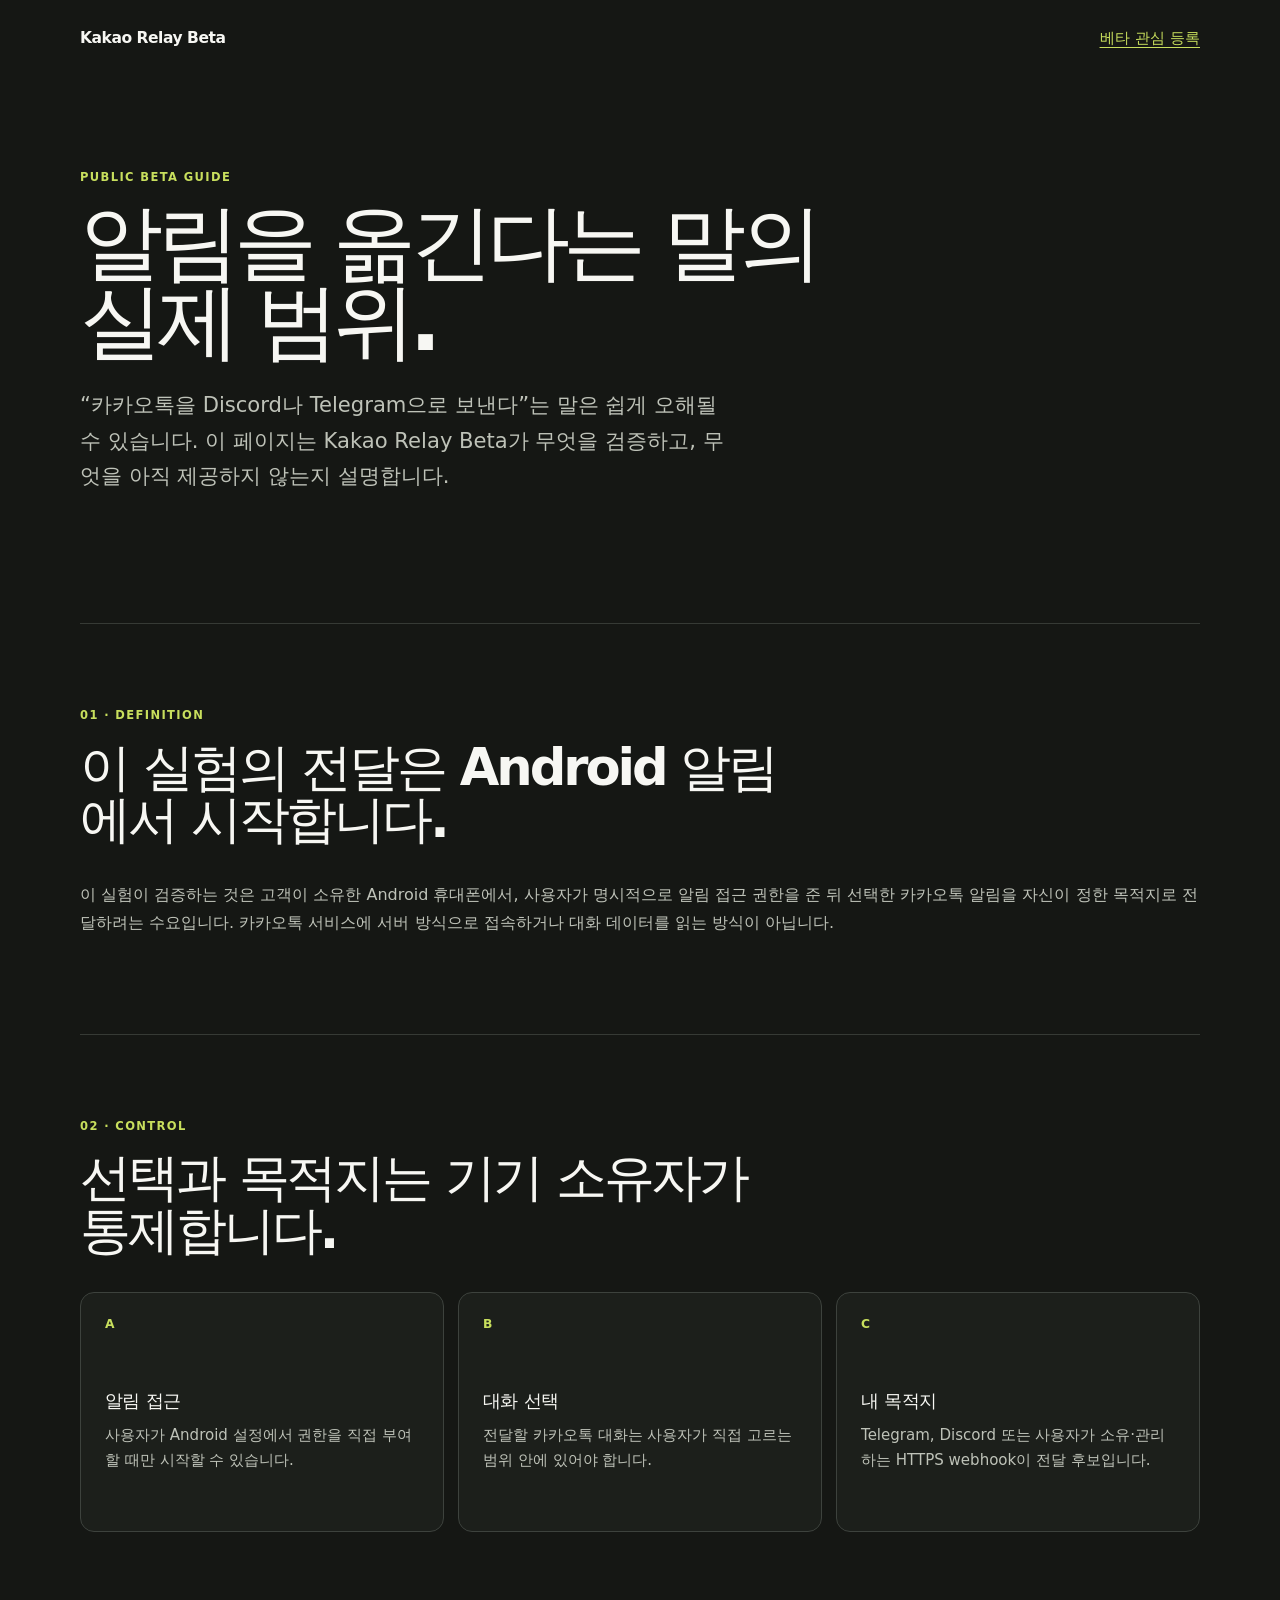
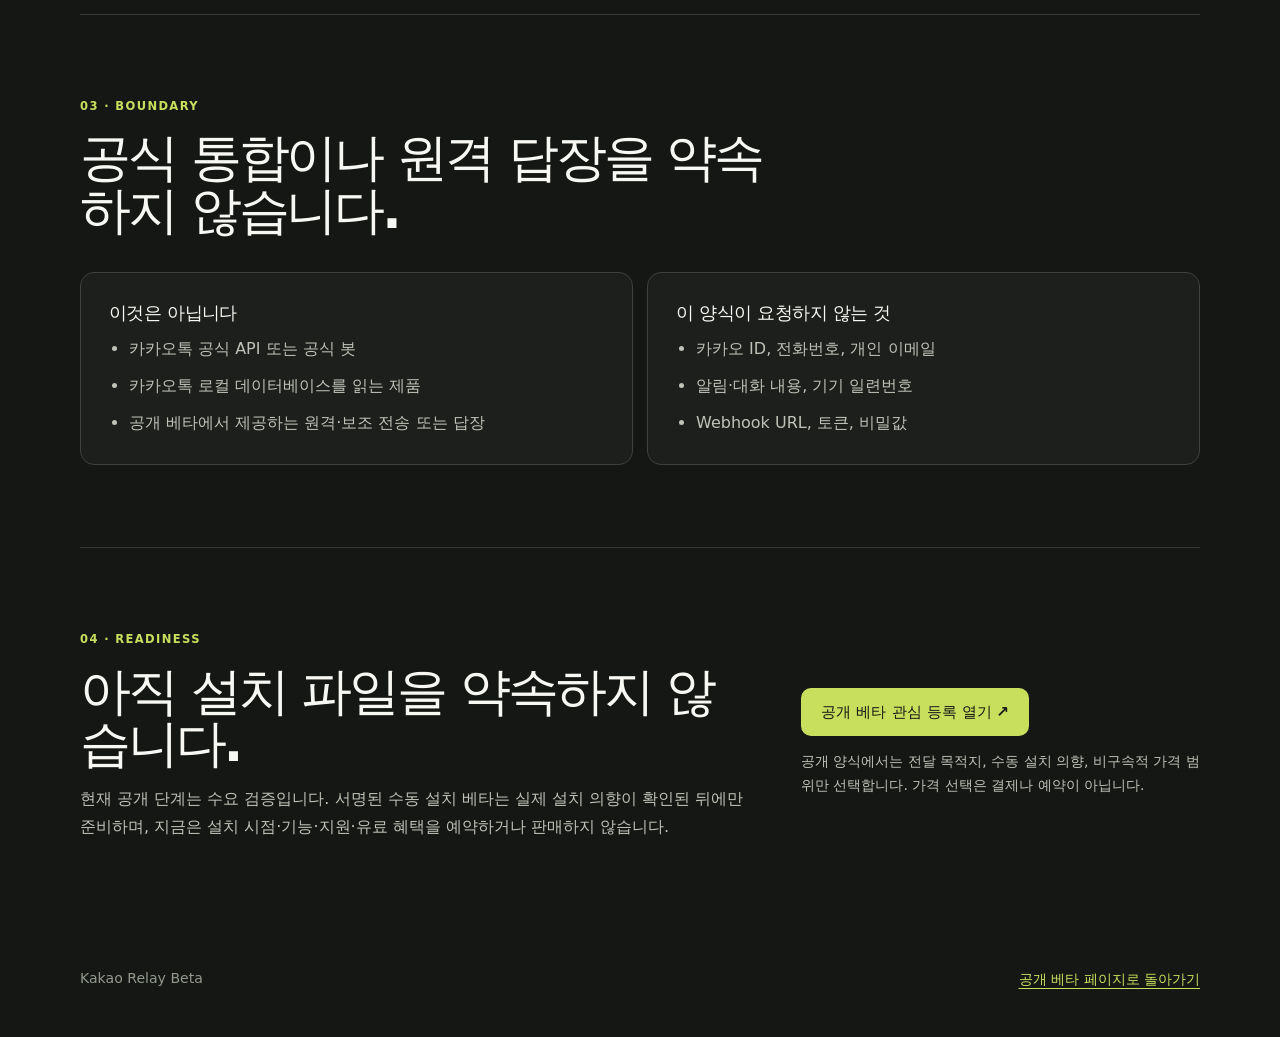
==== site/guide.html @ 3b5ebb12 "feat: add Korean public beta boundary guide" ====
<!doctype html>
<html lang="ko">
  <head>
    <meta charset="UTF-8" />
    <meta name="viewport" content="width=device-width, initial-scale=1" />
    <meta name="description" content="Kakao Relay Beta가 검증하는 Android 알림 전달의 범위와 아직 제공하지 않는 기능을 설명합니다." />
    <meta name="robots" content="index,follow" />
    <meta property="og:title" content="Kakao Relay Beta 가이드 | 알림 전달의 범위" />
    <meta property="og:description" content="공식 API나 원격 답장이 아닌, 고객 소유 Android 기기의 알림 전달 수요 실험을 설명합니다." />
    <meta property="og:type" content="article" />
    <meta property="og:url" content="https://statpan.github.io/kakao-relay-beta/guide.html" />
    <title>Kakao Relay Beta 가이드 | 알림 전달의 범위</title>
    <link rel="canonical" href="https://statpan.github.io/kakao-relay-beta/guide.html" />
    <link rel="stylesheet" href="./styles.css" />
  </head>
  <body>
    <a class="skip-link" href="#main">본문으로 건너뛰기</a>
    <header class="site-header">
      <a class="wordmark" href="./" aria-label="Kakao Relay Beta 홈">Kakao Relay Beta</a>
      <a class="text-link" href="https://github.com/StatPan/kakao-relay-beta/issues/new?template=beta-interest.yml">베타 관심 등록</a>
    </header>

    <main id="main">
      <section class="hero" aria-labelledby="guide-title">
        <p class="eyebrow">PUBLIC BETA GUIDE</p>
        <h1 id="guide-title">알림을 옮긴다는 말의<br />실제 범위.</h1>
        <p class="hero-copy">“카카오톡을 Discord나 Telegram으로 보낸다”는 말은 쉽게 오해될 수 있습니다. 이 페이지는 Kakao Relay Beta가 무엇을 검증하고, 무엇을 아직 제공하지 않는지 설명합니다.</p>
      </section>

      <section class="section" aria-labelledby="definition-title">
        <div class="section-heading">
          <p class="eyebrow">01 · DEFINITION</p>
          <h2 id="definition-title">이 실험의 전달은 Android 알림에서 시작합니다.</h2>
        </div>
        <p>이 실험이 검증하는 것은 고객이 소유한 Android 휴대폰에서, 사용자가 명시적으로 알림 접근 권한을 준 뒤 선택한 카카오톡 알림을 자신이 정한 목적지로 전달하려는 수요입니다. 카카오톡 서비스에 서버 방식으로 접속하거나 대화 데이터를 읽는 방식이 아닙니다.</p>
      </section>

      <section class="section" aria-labelledby="control-title">
        <div class="section-heading">
          <p class="eyebrow">02 · CONTROL</p>
          <h2 id="control-title">선택과 목적지는 기기 소유자가 통제합니다.</h2>
        </div>
        <div class="card-grid">
          <article class="card">
            <span class="card-number" aria-hidden="true">A</span>
            <h3>알림 접근</h3>
            <p>사용자가 Android 설정에서 권한을 직접 부여할 때만 시작할 수 있습니다.</p>
          </article>
          <article class="card">
            <span class="card-number" aria-hidden="true">B</span>
            <h3>대화 선택</h3>
            <p>전달할 카카오톡 대화는 사용자가 직접 고르는 범위 안에 있어야 합니다.</p>
          </article>
          <article class="card">
            <span class="card-number" aria-hidden="true">C</span>
            <h3>내 목적지</h3>
            <p>Telegram, Discord 또는 사용자가 소유·관리하는 HTTPS webhook이 전달 후보입니다.</p>
          </article>
        </div>
      </section>

      <section class="section boundary" aria-labelledby="not-title">
        <div class="section-heading">
          <p class="eyebrow">03 · BOUNDARY</p>
          <h2 id="not-title">공식 통합이나 원격 답장을 약속하지 않습니다.</h2>
        </div>
        <div class="boundary-grid">
          <article>
            <h3>이것은 아닙니다</h3>
            <ul>
              <li>카카오톡 공식 API 또는 공식 봇</li>
              <li>카카오톡 로컬 데이터베이스를 읽는 제품</li>
              <li>공개 베타에서 제공하는 원격·보조 전송 또는 답장</li>
            </ul>
          </article>
          <article>
            <h3>이 양식이 요청하지 않는 것</h3>
            <ul>
              <li>카카오 ID, 전화번호, 개인 이메일</li>
              <li>알림·대화 내용, 기기 일련번호</li>
              <li>Webhook URL, 토큰, 비밀값</li>
            </ul>
          </article>
        </div>
      </section>

      <section class="section beta" aria-labelledby="readiness-title">
        <div>
          <p class="eyebrow">04 · READINESS</p>
          <h2 id="readiness-title">아직 설치 파일을 약속하지 않습니다.</h2>
          <p>현재 공개 단계는 수요 검증입니다. 서명된 수동 설치 베타는 실제 설치 의향이 확인된 뒤에만 준비하며, 지금은 설치 시점·기능·지원·유료 혜택을 예약하거나 판매하지 않습니다.</p>
        </div>
        <div class="beta-actions">
          <a class="button button-primary" href="https://github.com/StatPan/kakao-relay-beta/issues/new?template=beta-interest.yml">공개 베타 관심 등록 열기<span aria-hidden="true"> ↗</span></a>
          <p>공개 양식에서는 전달 목적지, 수동 설치 의향, 비구속적 가격 범위만 선택합니다. 가격 선택은 결제나 예약이 아닙니다.</p>
        </div>
      </section>
    </main>

    <footer>
      <span>Kakao Relay Beta</span>
      <a href="./">공개 베타 페이지로 돌아가기</a>
    </footer>
  </body>
</html>
---- site/styles.css ----
:root { color: #f7f7f3; background: #151714; font-family: Inter, ui-sans-serif, system-ui, -apple-system, BlinkMacSystemFont, "Segoe UI", sans-serif; font-synthesis: none; }
* { box-sizing: border-box; }
html { scroll-behavior: smooth; }
body { margin: 0; min-width: 320px; }
a { color: inherit; }
.skip-link { position: fixed; top: 12px; left: 12px; z-index: 10; padding: 10px 14px; background: #f7f7f3; color: #151714; border-radius: 8px; transform: translateY(-160%); }
.skip-link:focus { transform: translateY(0); }
.site-header, main, footer { width: min(1120px, calc(100% - 48px)); margin: 0 auto; }
.site-header { min-height: 76px; display: flex; align-items: center; justify-content: space-between; }
.wordmark { font-size: 0.97rem; font-weight: 760; letter-spacing: -0.03em; text-decoration: none; }
.text-link { color: #c8df5d; font-size: 0.94rem; font-weight: 700; text-underline-offset: 4px; }
.hero { padding: 92px 0 108px; max-width: 980px; }
.eyebrow { margin: 0 0 15px; color: #c8df5d; font-size: 0.72rem; font-weight: 780; letter-spacing: 0.12em; }
h1, h2, h3, p { margin-top: 0; }
h1 { margin-bottom: 26px; font-size: clamp(2.8rem, 7vw, 5.2rem); line-height: 0.95; letter-spacing: -0.075em; }
h2 { margin-bottom: 16px; font-size: clamp(2rem, 4vw, 3.7rem); line-height: 1.02; letter-spacing: -0.06em; }
h3 { margin-bottom: 10px; font-size: 1.12rem; letter-spacing: -0.03em; }
p, li { color: #bec2b8; font-size: 1rem; line-height: 1.7; }
.hero-copy { max-width: 650px; font-size: clamp(1.05rem, 2vw, 1.32rem); }
.actions { display: flex; flex-wrap: wrap; gap: 10px; margin-top: 32px; }
.button { display: inline-flex; min-height: 48px; align-items: center; justify-content: center; gap: 4px; padding: 0 19px; border: 1px solid transparent; border-radius: 10px; font-size: 0.95rem; font-weight: 760; text-align: center; text-decoration: none; }
.button:focus-visible, .text-link:focus-visible, footer a:focus-visible { outline: 3px solid #c8df5d; outline-offset: 3px; }
.button-primary { background: #c8df5d; color: #151714; }
.button-primary:hover { background: #d7ee6d; }
.button-secondary { border-color: #4d544a; color: #f7f7f3; }
.button-secondary:hover { border-color: #c8df5d; }
.status-note { margin-top: 24px; padding-left: 14px; border-left: 2px solid #c8df5d; font-size: 0.9rem; }
.status-note strong { color: #f7f7f3; }
.section { padding: 82px 0; border-top: 1px solid #363a35; }
.section-heading { max-width: 720px; margin-bottom: 36px; }
.section-heading h2 { margin-bottom: 0; }
.card-grid, .boundary-grid { display: grid; grid-template-columns: repeat(3, 1fr); gap: 14px; }
.card, .boundary-grid article, .support-action { border: 1px solid #3d423d; border-radius: 14px; background: #1c1f1b; }
.card { min-height: 240px; padding: 24px; }
.card-number { display: block; margin-bottom: 58px; color: #c8df5d; font-size: 0.77rem; font-weight: 800; letter-spacing: 0.1em; }
.card p { margin-bottom: 0; font-size: 0.94rem; }
.boundary-grid { grid-template-columns: 1fr 1fr; }
.boundary-grid article { padding: 28px; }
.boundary-grid ul { margin: 0; padding-left: 20px; }
.boundary-grid li + li { margin-top: 10px; }
.beta, .support { display: grid; grid-template-columns: 1.25fr 0.75fr; gap: 56px; align-items: center; }
.beta h2, .support h2 { font-size: clamp(2rem, 4vw, 3.25rem); }
.beta-actions p, .support-action p { margin: 14px 0 0; font-size: 0.87rem; }
.support-action { padding: 25px; }
.support-state { display: block; color: #f7f7f3; font-size: 1.08rem; font-weight: 760; }
.support-action .button { width: 100%; }
footer { display: flex; justify-content: space-between; gap: 18px; padding: 32px 0 48px; color: #93998e; font-size: 0.88rem; }
footer a { color: #c8df5d; text-underline-offset: 4px; }
@media (max-width: 720px) { .site-header, main, footer { width: min(100% - 32px, 1120px); } .site-header { min-height: 64px; } .hero { padding: 60px 0 74px; } .section { padding: 58px 0; } .card-grid, .boundary-grid, .beta, .support { grid-template-columns: 1fr; } .card { min-height: auto; } .card-number { margin-bottom: 36px; } .beta, .support { gap: 22px; } footer { flex-direction: column; padding: 26px 0 36px; } }
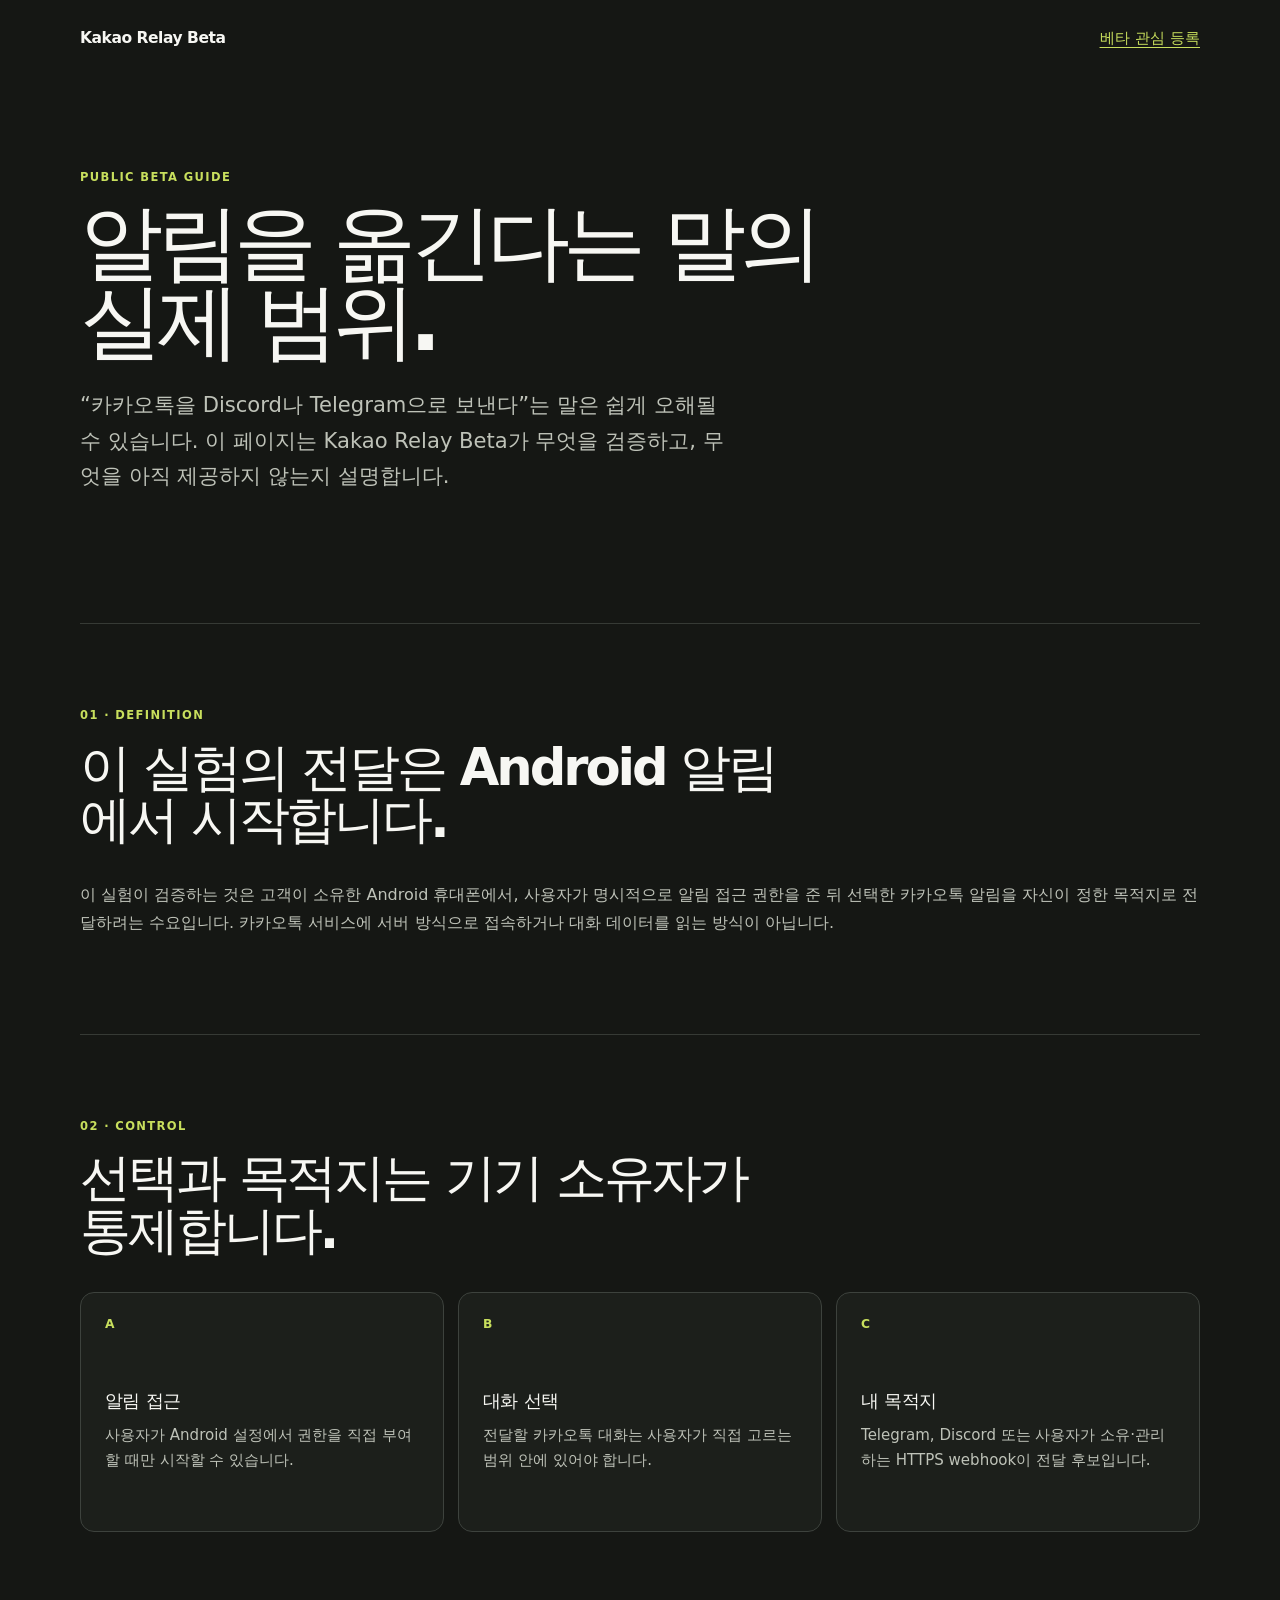
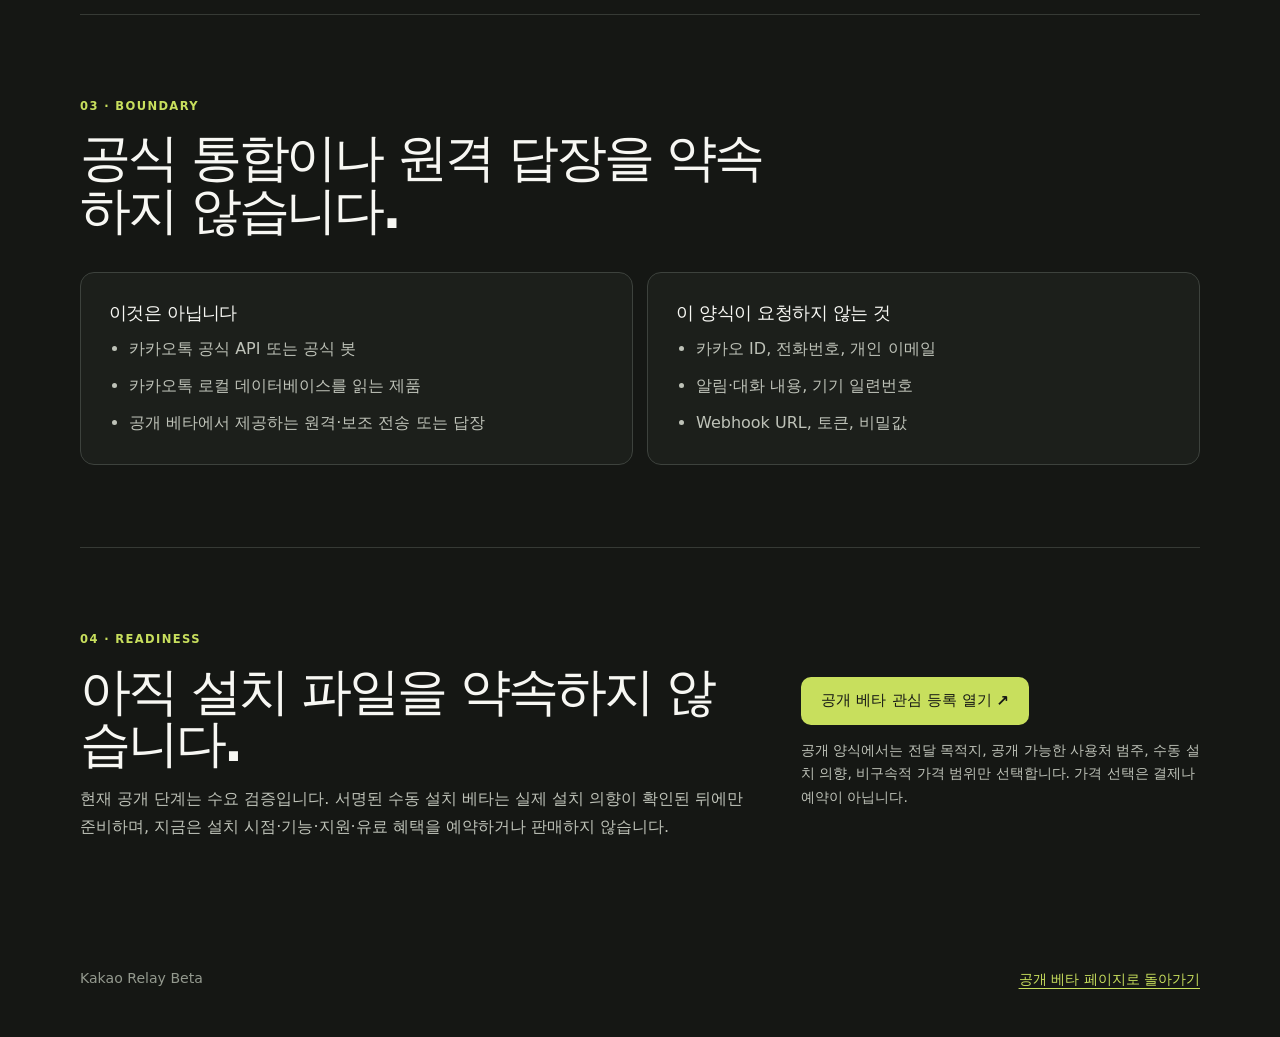
==== commit c71a4448: "feat: capture intended use in beta signals" ====
--- a/site/guide.html
+++ b/site/guide.html
@@ -92,7 +92,7 @@
         </div>
         <div class="beta-actions">
           <a class="button button-primary" href="https://github.com/StatPan/kakao-relay-beta/issues/new?template=beta-interest.yml">공개 베타 관심 등록 열기<span aria-hidden="true"> ↗</span></a>
-          <p>공개 양식에서는 전달 목적지, 수동 설치 의향, 비구속적 가격 범위만 선택합니다. 가격 선택은 결제나 예약이 아닙니다.</p>
+          <p>공개 양식에서는 전달 목적지, 공개 가능한 사용처 범주, 수동 설치 의향, 비구속적 가격 범위만 선택합니다. 가격 선택은 결제나 예약이 아닙니다.</p>
         </div>
       </section>
     </main>
--- a/site/styles.css
+++ b/site/styles.css
@@ -34,6 +34,15 @@
 .card { min-height: 240px; padding: 24px; }
 .card-number { display: block; margin-bottom: 58px; color: #c8df5d; font-size: 0.77rem; font-weight: 800; letter-spacing: 0.1em; }
 .card p { margin-bottom: 0; font-size: 0.94rem; }
+.preview-shell { border: 1px solid #3d423d; border-radius: 14px; overflow: hidden; background: #1c1f1b; }
+.preview-tabs { display: flex; flex-wrap: wrap; gap: 8px; padding: 14px; border-bottom: 1px solid #3d423d; }
+.preview-tab { min-height: 40px; padding: 0 13px; border: 1px solid #4d544a; border-radius: 8px; background: transparent; color: #bec2b8; font: inherit; font-size: 0.9rem; font-weight: 720; cursor: pointer; }
+.preview-tab[aria-pressed="true"] { border-color: #c8df5d; background: #c8df5d; color: #151714; }
+.preview-tab:focus-visible { outline: 3px solid #c8df5d; outline-offset: 3px; }
+.preview-output { min-height: 210px; padding: 24px; }
+.preview-label { margin-bottom: 12px; color: #f7f7f3; font-size: 0.94rem; font-weight: 760; }
+.preview-output pre { margin: 0; padding: 18px; overflow-x: auto; border-radius: 9px; background: #151714; color: #d8e4b6; font: 0.88rem/1.65 ui-monospace, SFMono-Regular, Menlo, Consolas, monospace; white-space: pre-wrap; }
+.preview-note { margin: 0; padding: 0 24px 24px; font-size: 0.87rem; }
 .boundary-grid { grid-template-columns: 1fr 1fr; }
 .boundary-grid article { padding: 28px; }
 .boundary-grid ul { margin: 0; padding-left: 20px; }
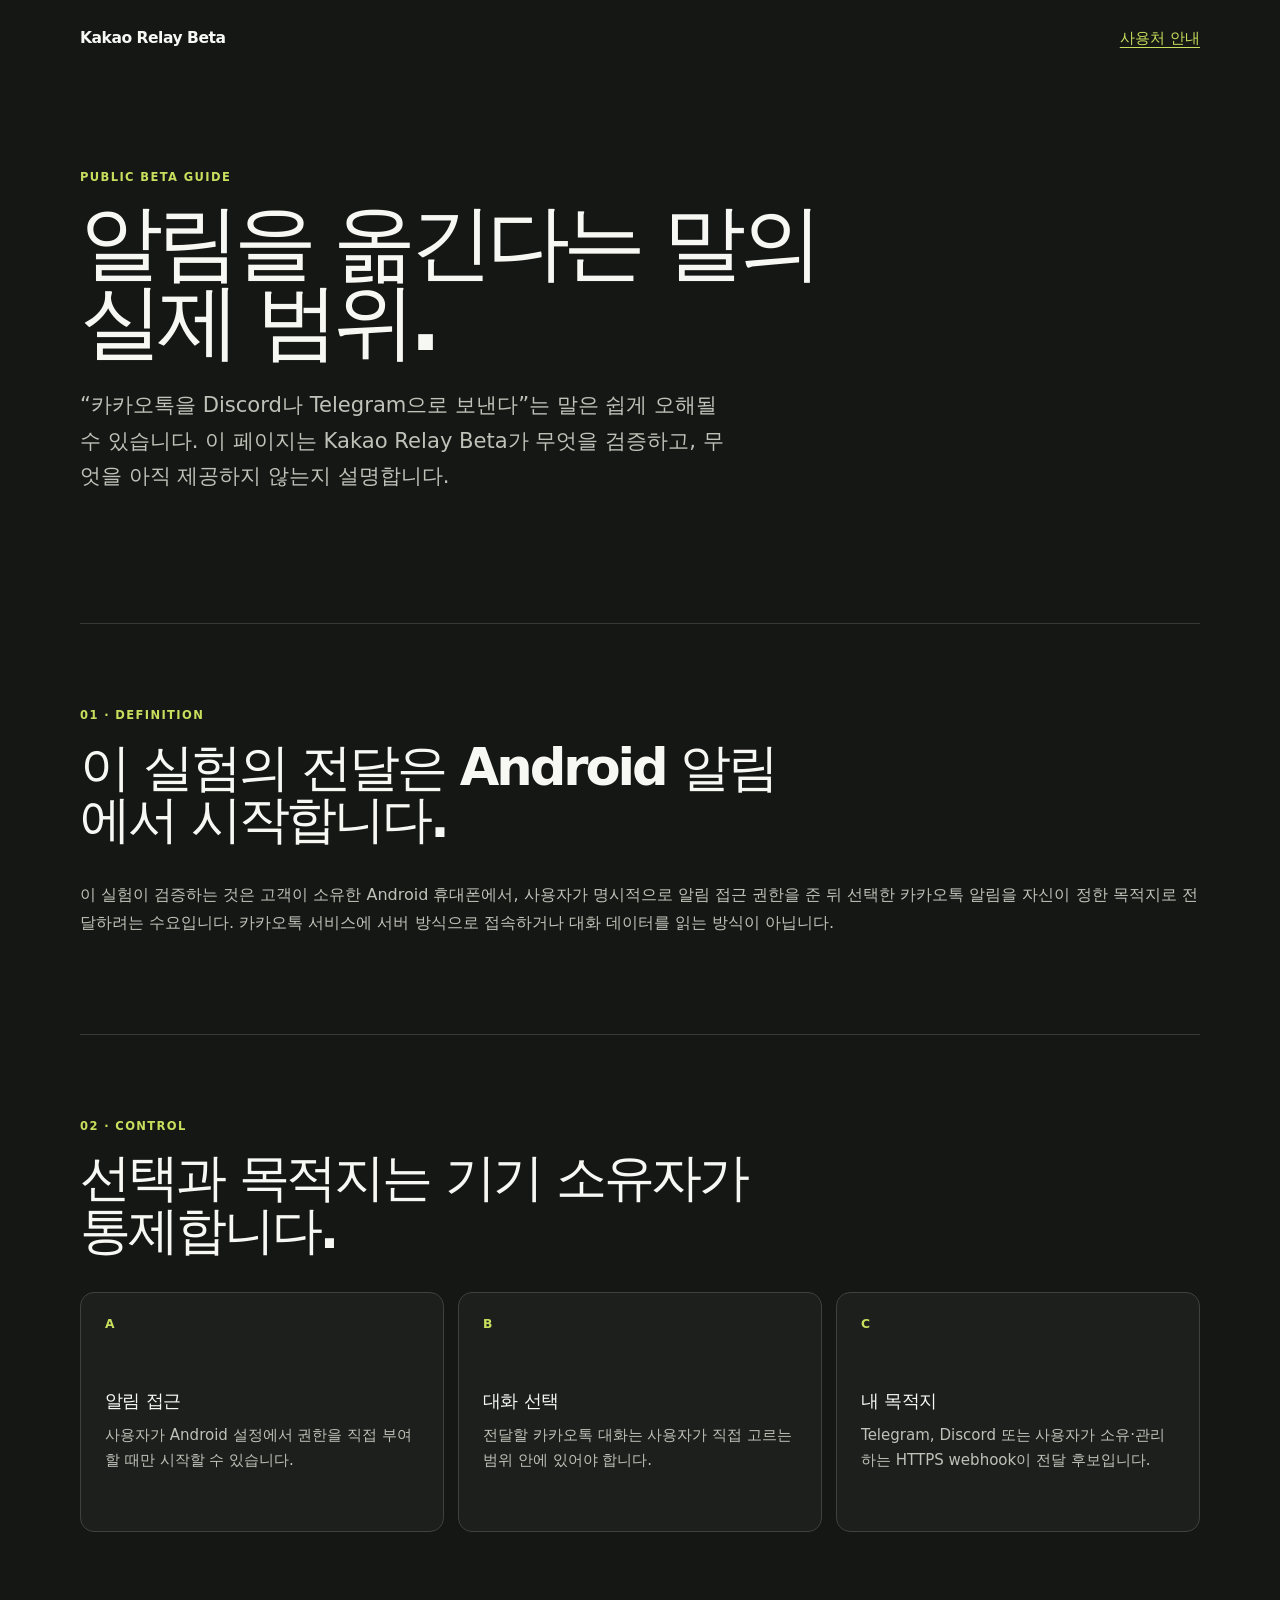
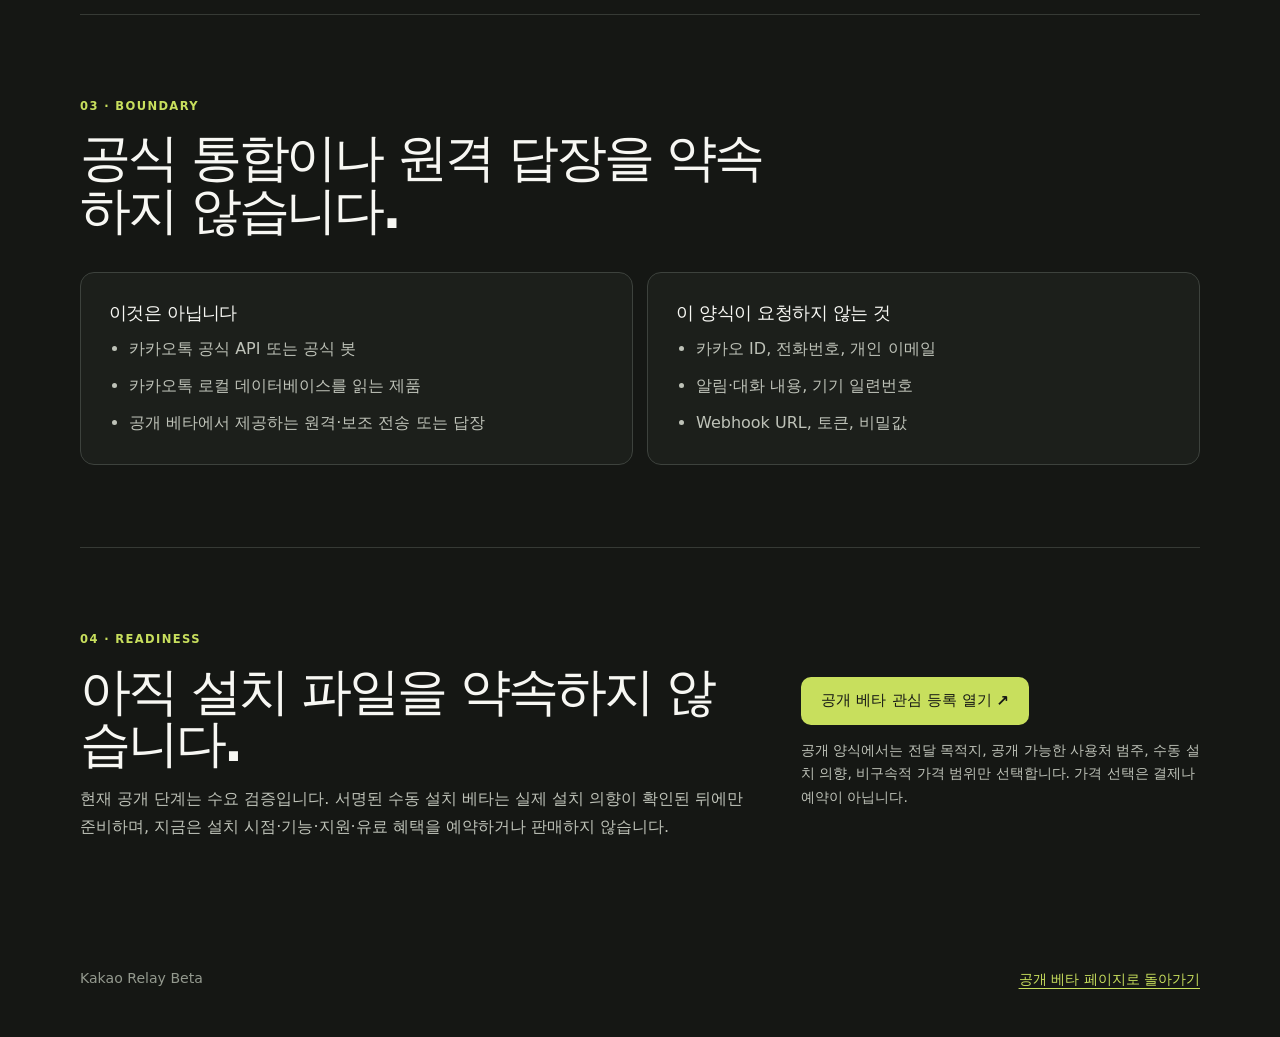
==== commit 2e42d7ff: "docs: add bounded Relay Beta use-case guide" ====
--- a/site/guide.html
+++ b/site/guide.html
@@ -17,7 +17,7 @@
     <a class="skip-link" href="#main">본문으로 건너뛰기</a>
     <header class="site-header">
       <a class="wordmark" href="./" aria-label="Kakao Relay Beta 홈">Kakao Relay Beta</a>
-      <a class="text-link" href="https://github.com/StatPan/kakao-relay-beta/issues/new?template=beta-interest.yml">베타 관심 등록</a>
+      <a class="text-link" href="./use-cases.html">사용처 안내</a>
     </header>
 
     <main id="main">
--- a/site/styles.css
+++ b/site/styles.css
@@ -55,4 +55,4 @@
 .support-action .button { width: 100%; }
 footer { display: flex; justify-content: space-between; gap: 18px; padding: 32px 0 48px; color: #93998e; font-size: 0.88rem; }
 footer a { color: #c8df5d; text-underline-offset: 4px; }
-@media (max-width: 720px) { .site-header, main, footer { width: min(100% - 32px, 1120px); } .site-header { min-height: 64px; } .hero { padding: 60px 0 74px; } .section { padding: 58px 0; } .card-grid, .boundary-grid, .beta, .support { grid-template-columns: 1fr; } .card { min-height: auto; } .card-number { margin-bottom: 36px; } .beta, .support { gap: 22px; } footer { flex-direction: column; padding: 26px 0 36px; } }
+@media (max-width: 720px) { .site-header, main, footer { width: min(100% - 32px, 1120px); } .site-header { min-height: 64px; } .hero { padding: 60px 0 74px; } .page-use-cases h1 { font-size: 2.35rem; word-break: keep-all; } .section { padding: 58px 0; } .card-grid, .boundary-grid, .beta, .support { grid-template-columns: 1fr; } .card { min-height: auto; } .card-number { margin-bottom: 36px; } .beta, .support { gap: 22px; } footer { flex-direction: column; padding: 26px 0 36px; } }
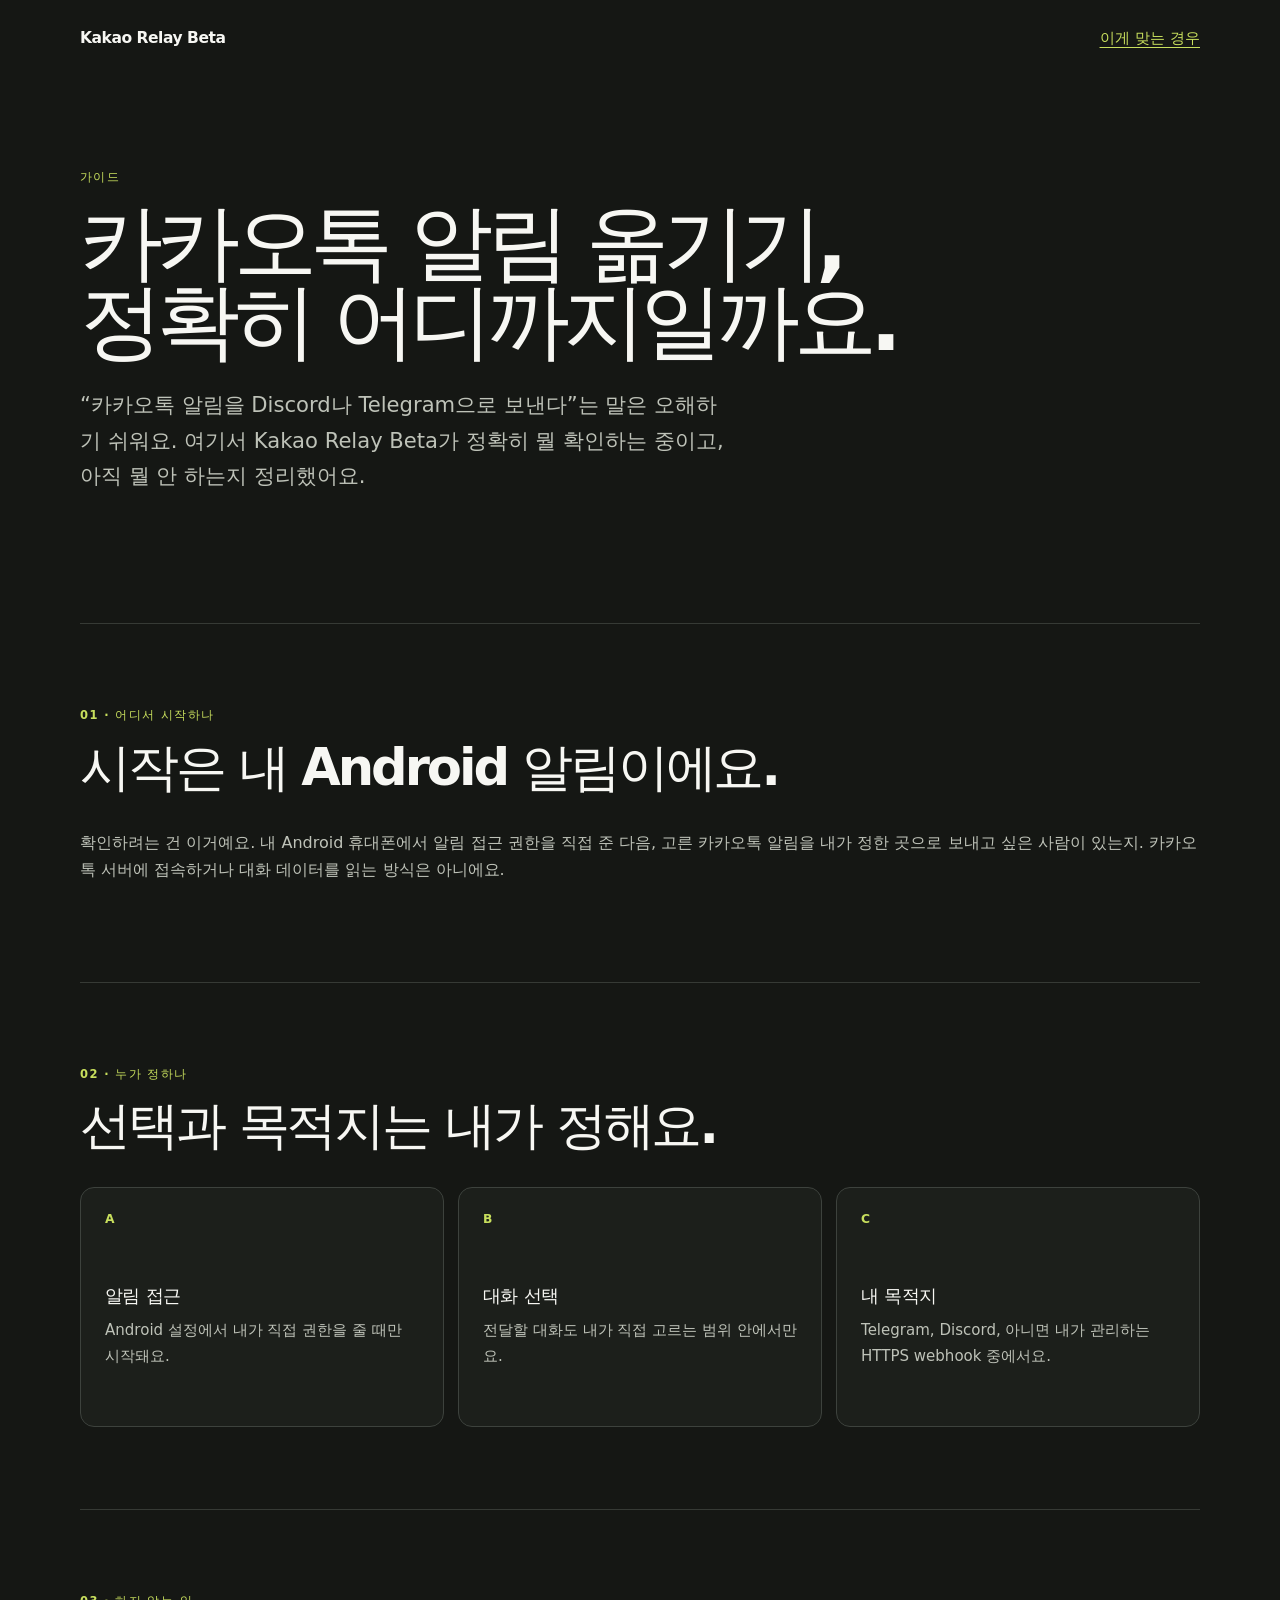
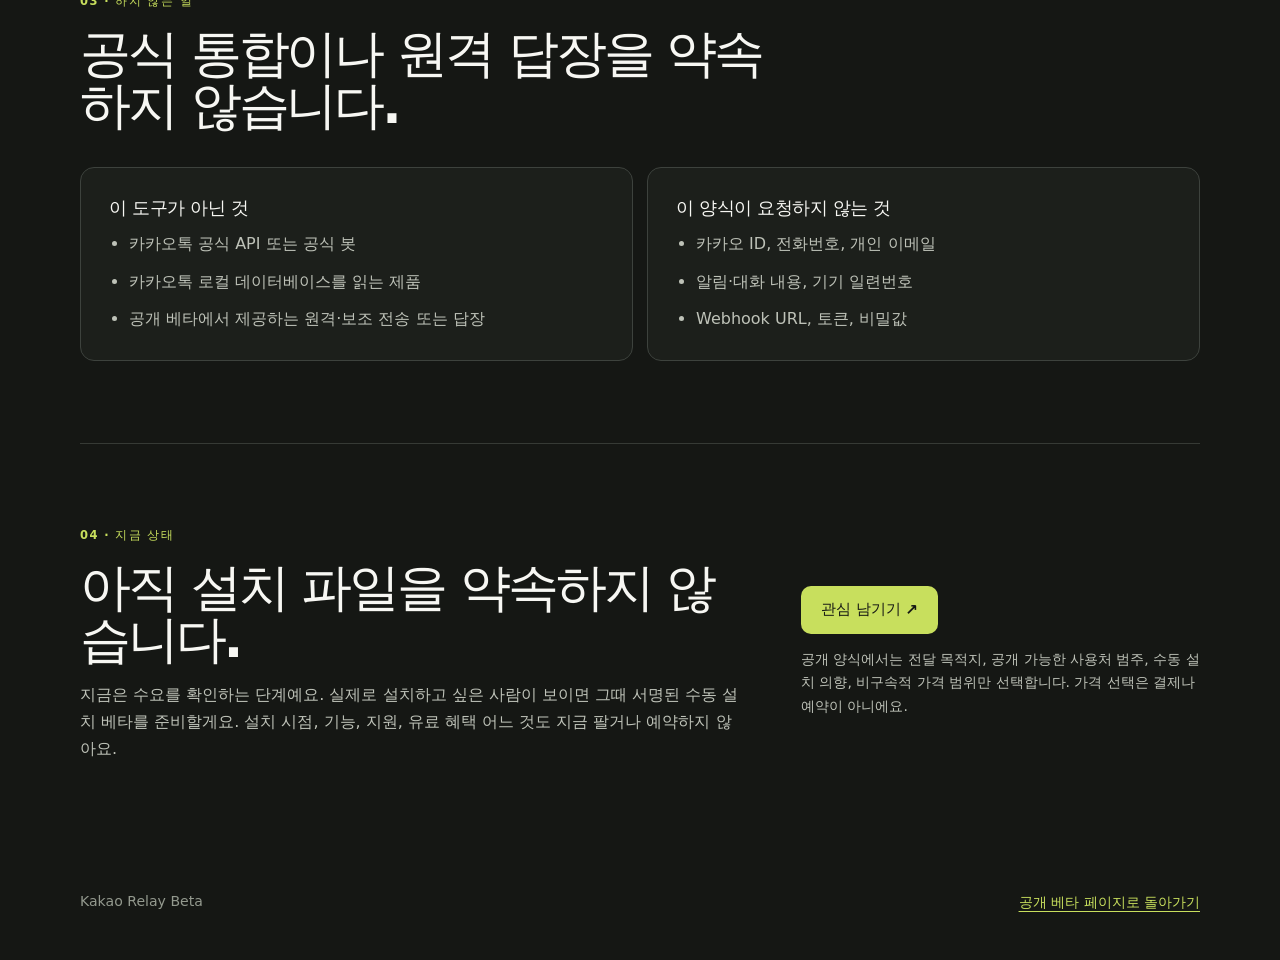
==== commit f3577963: "fix: guide/use-cases 페이지 톤을 index.html과 같은 direct voice로 정리 index.html에서 이미 캐주얼한 1인칭 direct voice로 바" ====
--- a/site/guide.html
+++ b/site/guide.html
@@ -17,56 +17,56 @@
     <a class="skip-link" href="#main">본문으로 건너뛰기</a>
     <header class="site-header">
       <a class="wordmark" href="./" aria-label="Kakao Relay Beta 홈">Kakao Relay Beta</a>
-      <a class="text-link" href="./use-cases.html">사용처 안내</a>
+      <a class="text-link" href="./use-cases.html">이게 맞는 경우</a>
     </header>
 
     <main id="main">
       <section class="hero" aria-labelledby="guide-title">
-        <p class="eyebrow">PUBLIC BETA GUIDE</p>
-        <h1 id="guide-title">알림을 옮긴다는 말의<br />실제 범위.</h1>
-        <p class="hero-copy">“카카오톡을 Discord나 Telegram으로 보낸다”는 말은 쉽게 오해될 수 있습니다. 이 페이지는 Kakao Relay Beta가 무엇을 검증하고, 무엇을 아직 제공하지 않는지 설명합니다.</p>
+        <p class="eyebrow">가이드</p>
+        <h1 id="guide-title">카카오톡 알림 옮기기,<br />정확히 어디까지일까요.</h1>
+        <p class="hero-copy">“카카오톡 알림을 Discord나 Telegram으로 보낸다”는 말은 오해하기 쉬워요. 여기서 Kakao Relay Beta가 정확히 뭘 확인하는 중이고, 아직 뭘 안 하는지 정리했어요.</p>
       </section>
 
       <section class="section" aria-labelledby="definition-title">
         <div class="section-heading">
-          <p class="eyebrow">01 · DEFINITION</p>
-          <h2 id="definition-title">이 실험의 전달은 Android 알림에서 시작합니다.</h2>
+          <p class="eyebrow">01 · 어디서 시작하나</p>
+          <h2 id="definition-title">시작은 내 Android 알림이에요.</h2>
         </div>
-        <p>이 실험이 검증하는 것은 고객이 소유한 Android 휴대폰에서, 사용자가 명시적으로 알림 접근 권한을 준 뒤 선택한 카카오톡 알림을 자신이 정한 목적지로 전달하려는 수요입니다. 카카오톡 서비스에 서버 방식으로 접속하거나 대화 데이터를 읽는 방식이 아닙니다.</p>
+        <p>확인하려는 건 이거예요. 내 Android 휴대폰에서 알림 접근 권한을 직접 준 다음, 고른 카카오톡 알림을 내가 정한 곳으로 보내고 싶은 사람이 있는지. 카카오톡 서버에 접속하거나 대화 데이터를 읽는 방식은 아니에요.</p>
       </section>
 
       <section class="section" aria-labelledby="control-title">
         <div class="section-heading">
-          <p class="eyebrow">02 · CONTROL</p>
-          <h2 id="control-title">선택과 목적지는 기기 소유자가 통제합니다.</h2>
+          <p class="eyebrow">02 · 누가 정하나</p>
+          <h2 id="control-title">선택과 목적지는 내가 정해요.</h2>
         </div>
         <div class="card-grid">
           <article class="card">
             <span class="card-number" aria-hidden="true">A</span>
             <h3>알림 접근</h3>
-            <p>사용자가 Android 설정에서 권한을 직접 부여할 때만 시작할 수 있습니다.</p>
+            <p>Android 설정에서 내가 직접 권한을 줄 때만 시작돼요.</p>
           </article>
           <article class="card">
             <span class="card-number" aria-hidden="true">B</span>
             <h3>대화 선택</h3>
-            <p>전달할 카카오톡 대화는 사용자가 직접 고르는 범위 안에 있어야 합니다.</p>
+            <p>전달할 대화도 내가 직접 고르는 범위 안에서만요.</p>
           </article>
           <article class="card">
             <span class="card-number" aria-hidden="true">C</span>
             <h3>내 목적지</h3>
-            <p>Telegram, Discord 또는 사용자가 소유·관리하는 HTTPS webhook이 전달 후보입니다.</p>
+            <p>Telegram, Discord, 아니면 내가 관리하는 HTTPS webhook 중에서요.</p>
           </article>
         </div>
       </section>
 
       <section class="section boundary" aria-labelledby="not-title">
         <div class="section-heading">
-          <p class="eyebrow">03 · BOUNDARY</p>
+          <p class="eyebrow">03 · 하지 않는 일</p>
           <h2 id="not-title">공식 통합이나 원격 답장을 약속하지 않습니다.</h2>
         </div>
         <div class="boundary-grid">
           <article>
-            <h3>이것은 아닙니다</h3>
+            <h3>이 도구가 아닌 것</h3>
             <ul>
               <li>카카오톡 공식 API 또는 공식 봇</li>
               <li>카카오톡 로컬 데이터베이스를 읽는 제품</li>
@@ -86,13 +86,13 @@
 
       <section class="section beta" aria-labelledby="readiness-title">
         <div>
-          <p class="eyebrow">04 · READINESS</p>
+          <p class="eyebrow">04 · 지금 상태</p>
           <h2 id="readiness-title">아직 설치 파일을 약속하지 않습니다.</h2>
-          <p>현재 공개 단계는 수요 검증입니다. 서명된 수동 설치 베타는 실제 설치 의향이 확인된 뒤에만 준비하며, 지금은 설치 시점·기능·지원·유료 혜택을 예약하거나 판매하지 않습니다.</p>
+          <p>지금은 수요를 확인하는 단계예요. 실제로 설치하고 싶은 사람이 보이면 그때 서명된 수동 설치 베타를 준비할게요. 설치 시점, 기능, 지원, 유료 혜택 어느 것도 지금 팔거나 예약하지 않아요.</p>
         </div>
         <div class="beta-actions">
-          <a class="button button-primary" href="https://github.com/StatPan/kakao-relay-beta/issues/new?template=beta-interest.yml">공개 베타 관심 등록 열기<span aria-hidden="true"> ↗</span></a>
-          <p>공개 양식에서는 전달 목적지, 공개 가능한 사용처 범주, 수동 설치 의향, 비구속적 가격 범위만 선택합니다. 가격 선택은 결제나 예약이 아닙니다.</p>
+          <a class="button button-primary" href="https://github.com/StatPan/kakao-relay-beta/issues/new?template=beta-interest.yml">관심 남기기<span aria-hidden="true"> ↗</span></a>
+          <p>공개 양식에서는 전달 목적지, 공개 가능한 사용처 범주, 수동 설치 의향, 비구속적 가격 범위만 선택합니다. 가격 선택은 결제나 예약이 아니에요.</p>
         </div>
       </section>
     </main>
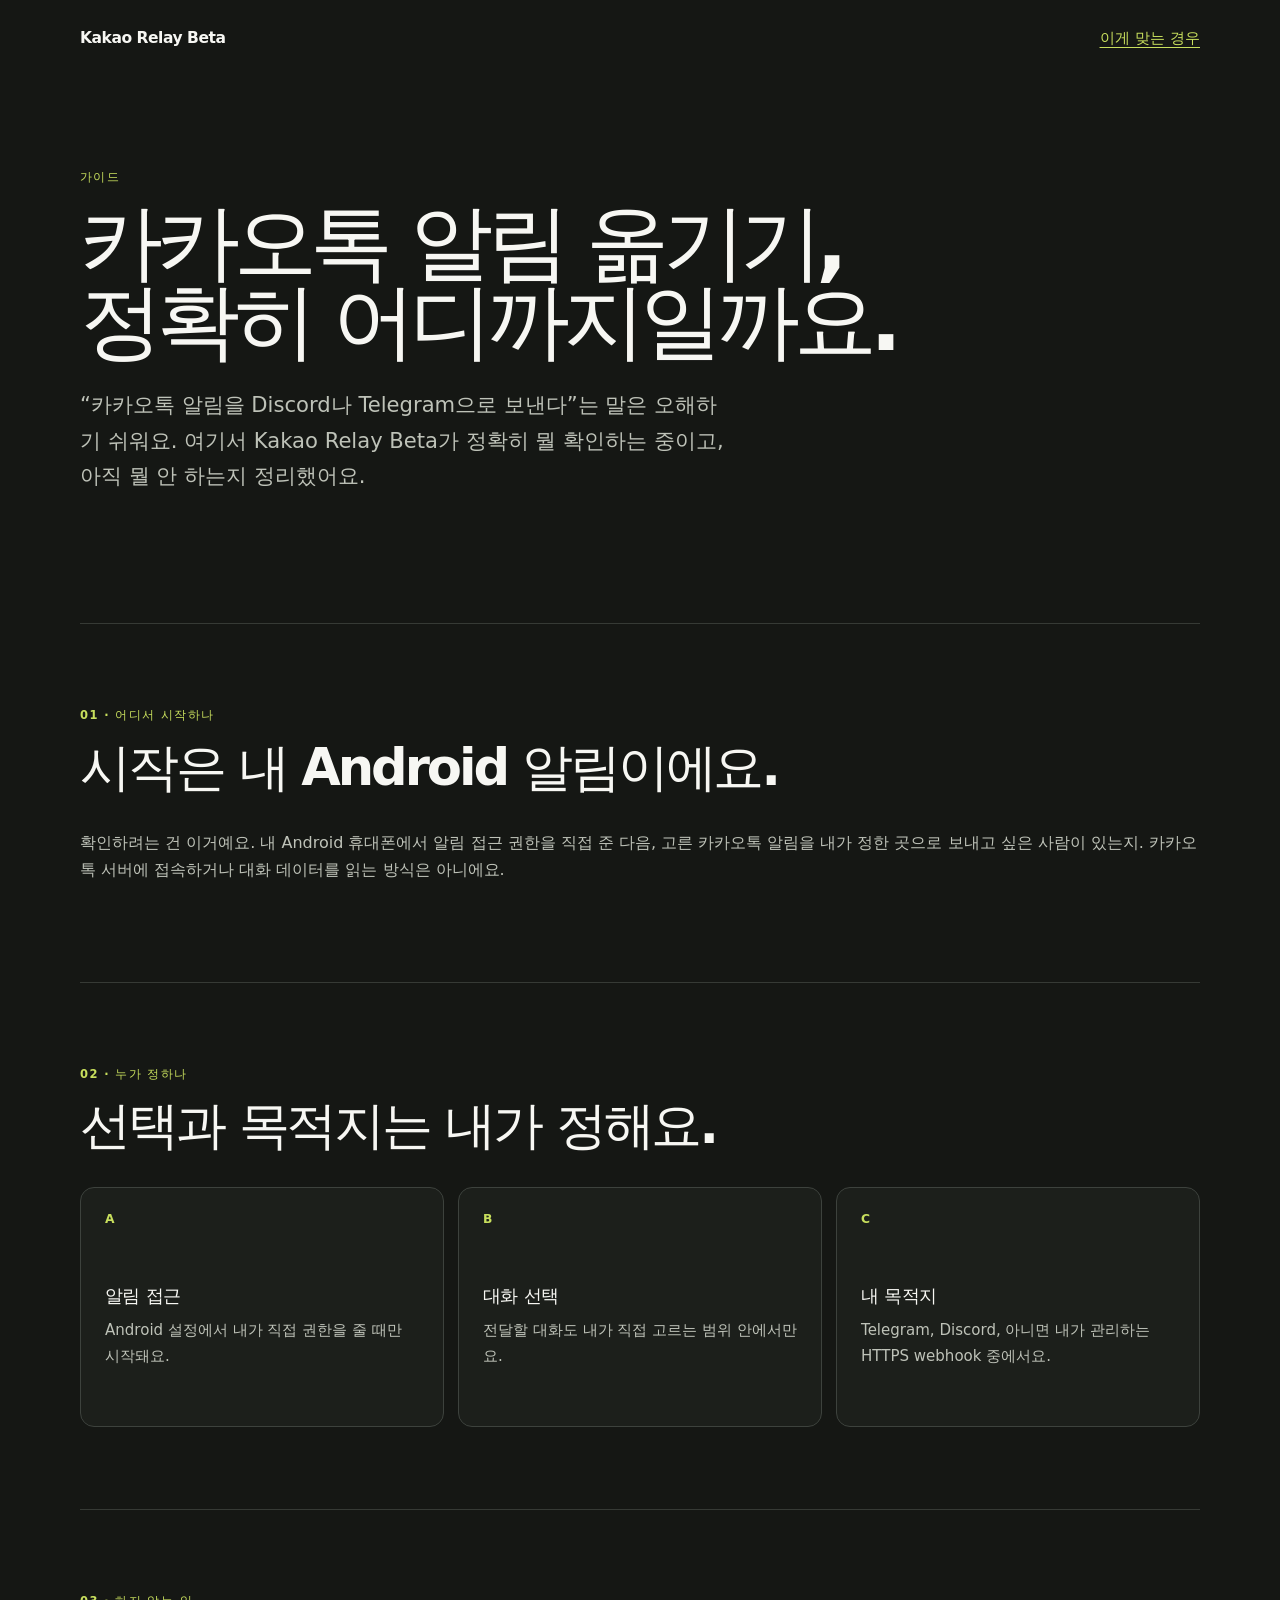
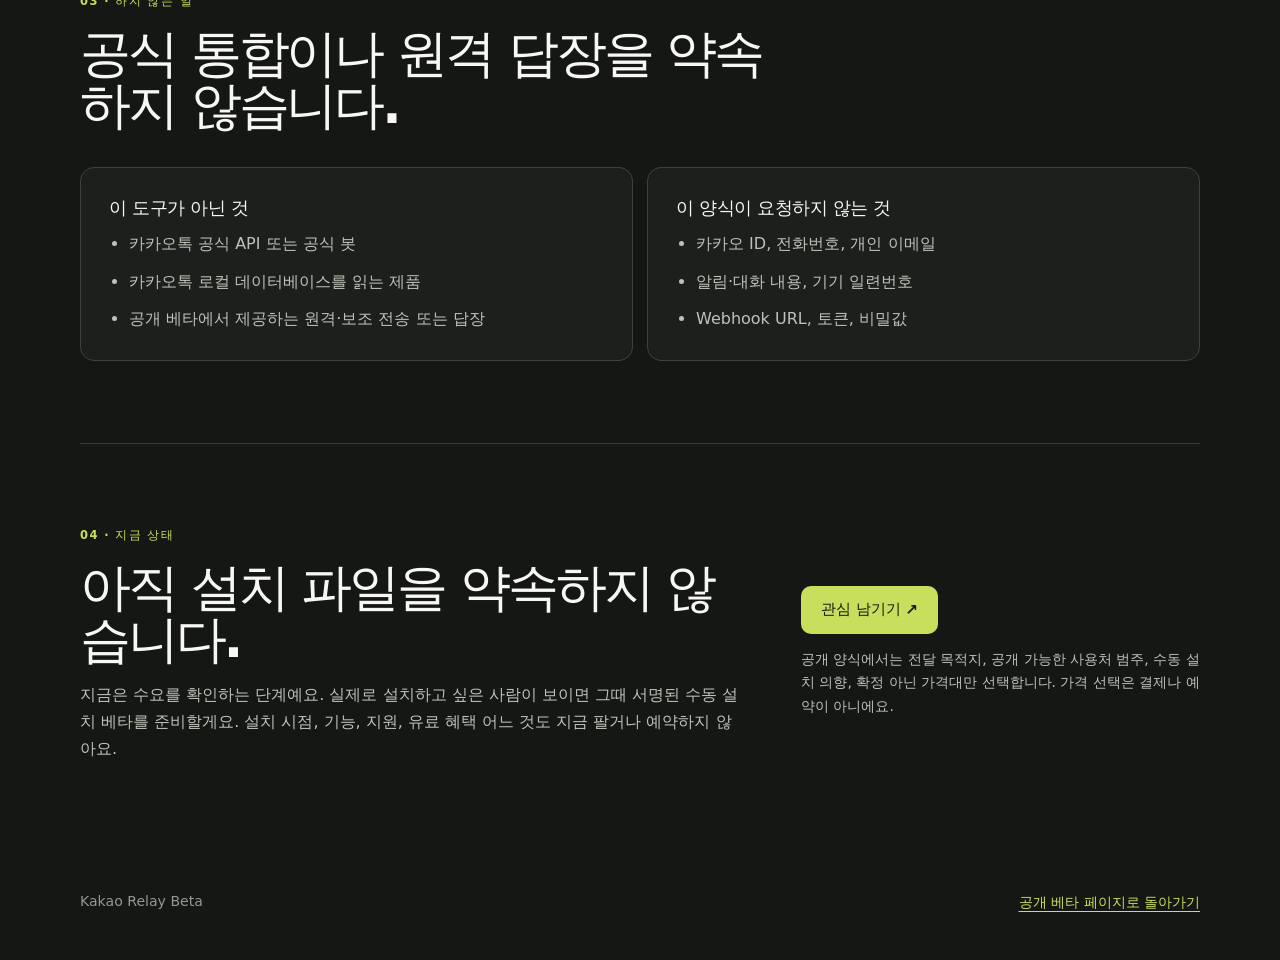
==== commit 7de5cf36: "fix: 공개 카피 전반의 법률/회계 용어를 자연스러운 말로 교체 verify.mjs가 5개 파일(index/guide/use-cases.html, beta-interest.yml" ====
--- a/site/guide.html
+++ b/site/guide.html
@@ -92,7 +92,7 @@
         </div>
         <div class="beta-actions">
           <a class="button button-primary" href="https://github.com/StatPan/kakao-relay-beta/issues/new?template=beta-interest.yml">관심 남기기<span aria-hidden="true"> ↗</span></a>
-          <p>공개 양식에서는 전달 목적지, 공개 가능한 사용처 범주, 수동 설치 의향, 비구속적 가격 범위만 선택합니다. 가격 선택은 결제나 예약이 아니에요.</p>
+          <p>공개 양식에서는 전달 목적지, 공개 가능한 사용처 범주, 수동 설치 의향, 확정 아닌 가격대만 선택합니다. 가격 선택은 결제나 예약이 아니에요.</p>
         </div>
       </section>
     </main>
